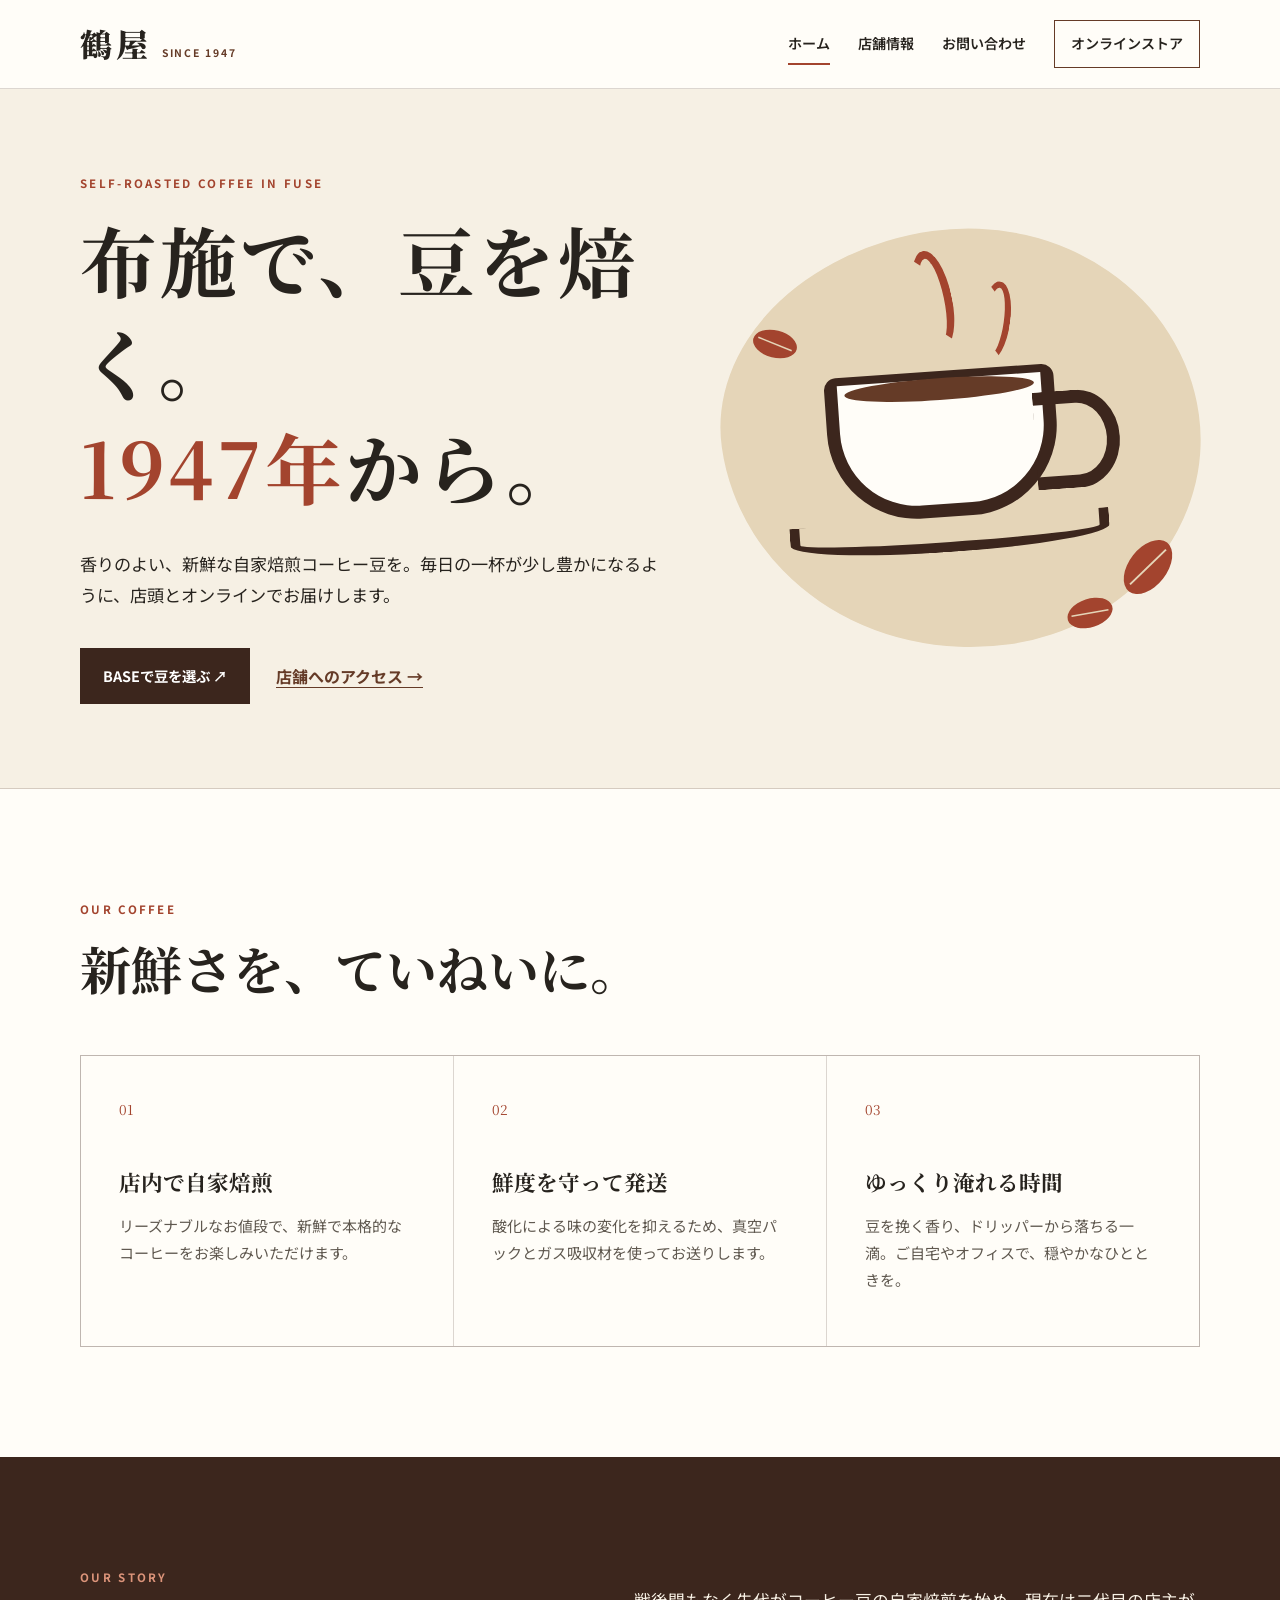
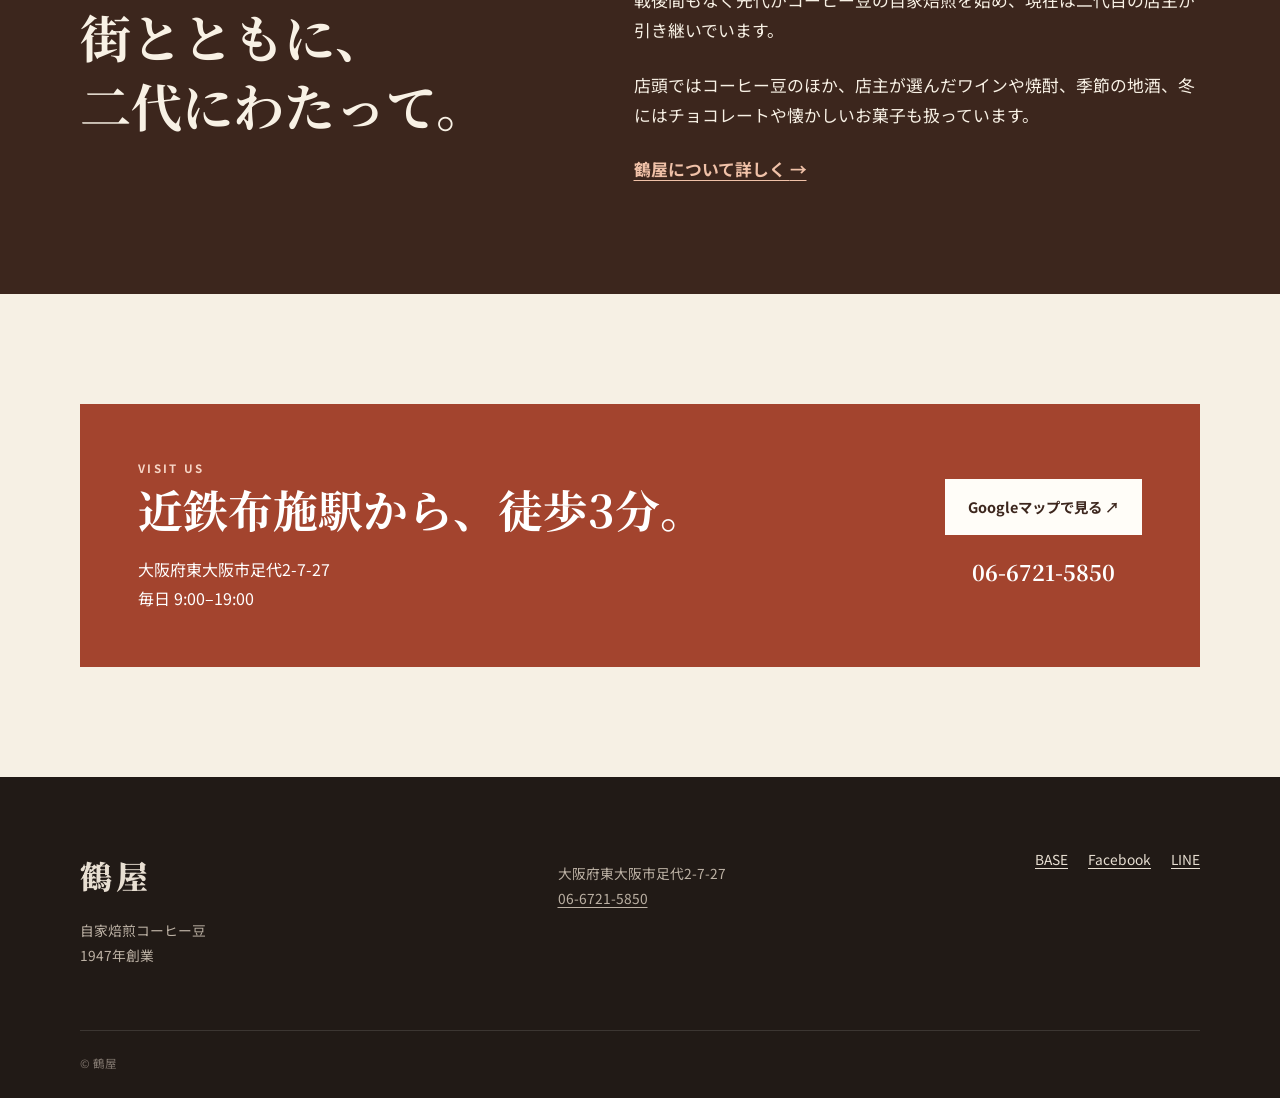
==== index.html @ d0dc3904 "Create static Tsuruya website Co-Authored-By: Codex <codex@openai.com>" ====
<!doctype html>
<html lang="ja">
<head>
  <meta charset="utf-8">
  <meta name="viewport" content="width=device-width, initial-scale=1">
  <title>鶴屋｜東大阪・布施の自家焙煎コーヒー豆</title>
  <meta name="description" content="1947年創業。東大阪市・布施の鶴屋では、新鮮な自家焙煎コーヒー豆を販売しています。通販はBASEからご利用いただけます。">
  <link rel="canonical" href="https://www.tsuruya-cafe.com/">
  <meta property="og:type" content="website">
  <meta property="og:locale" content="ja_JP">
  <meta property="og:site_name" content="鶴屋">
  <meta property="og:title" content="鶴屋｜東大阪・布施の自家焙煎コーヒー豆">
  <meta property="og:description" content="布施で1947年創業。新鮮な自家焙煎コーヒー豆を店舗とBASEで販売しています。">
  <meta property="og:url" content="https://www.tsuruya-cafe.com/">
  <meta name="theme-color" content="#efe6d3">
  <link rel="icon" href="assets/favicon.svg" type="image/svg+xml">
  <link rel="stylesheet" href="assets/styles.css">
  <script type="application/ld+json">
  {
    "@context": "https://schema.org",
    "@type": "LocalBusiness",
    "@id": "https://www.tsuruya-cafe.com/#shop",
    "name": "鶴屋",
    "url": "https://www.tsuruya-cafe.com/",
    "telephone": "+81-6-6721-5850",
    "email": "inquiry@tsuruya-cafe.com",
    "foundingDate": "1947",
    "address": {
      "@type": "PostalAddress",
      "streetAddress": "足代2-7-27",
      "addressLocality": "東大阪市",
      "addressRegion": "大阪府",
      "addressCountry": "JP"
    },
    "openingHoursSpecification": [{
      "@type": "OpeningHoursSpecification",
      "dayOfWeek": ["Monday", "Tuesday", "Wednesday", "Thursday", "Friday", "Saturday", "Sunday"],
      "opens": "09:00",
      "closes": "19:00"
    }],
    "sameAs": [
      "https://ja-jp.facebook.com/coffeetsuruya/",
      "https://line.me/R/ti/p/%40aoq5509l"
    ],
    "makesOffer": {
      "@type": "Offer",
      "url": "https://tsuruyacafe.thebase.in/",
      "itemOffered": {"@type": "Product", "name": "自家焙煎コーヒー豆"}
    }
  }
  </script>
</head>
<body>
  <a class="skip-link" href="#main">本文へ移動</a>
  <header class="site-header">
    <div class="shell header-inner">
      <a class="brand" href="./" aria-label="鶴屋 ホーム">
        <span class="brand-name">鶴屋</span>
        <span class="brand-since">SINCE 1947</span>
      </a>
      <nav aria-label="メインナビゲーション">
        <a aria-current="page" href="./">ホーム</a>
        <a href="shopinfo/">店舗情報</a>
        <a href="inquiry/">お問い合わせ</a>
        <a class="nav-shop" href="https://tsuruyacafe.thebase.in/" target="_blank" rel="noopener">オンラインストア</a>
      </nav>
    </div>
  </header>

  <main id="main">
    <section class="hero">
      <div class="shell hero-grid">
        <div class="hero-copy">
          <p class="eyebrow">SELF-ROASTED COFFEE IN FUSE</p>
          <h1>布施で、豆を焙く。<br><em>1947年</em>から。</h1>
          <p class="lead">香りのよい、新鮮な自家焙煎コーヒー豆を。毎日の一杯が少し豊かになるように、店頭とオンラインでお届けします。</p>
          <div class="actions">
            <a class="button primary" href="https://tsuruyacafe.thebase.in/" target="_blank" rel="noopener">BASEで豆を選ぶ <span aria-hidden="true">↗</span></a>
            <a class="text-link" href="shopinfo/">店舗へのアクセス <span aria-hidden="true">→</span></a>
          </div>
        </div>
        <div class="coffee-mark" aria-hidden="true">
          <span class="steam steam-one"></span>
          <span class="steam steam-two"></span>
          <span class="cup"><span class="coffee"></span></span>
          <span class="saucer"></span>
          <span class="bean bean-one"></span>
          <span class="bean bean-two"></span>
          <span class="bean bean-three"></span>
        </div>
      </div>
    </section>

    <section class="features section">
      <div class="shell">
        <p class="section-label">OUR COFFEE</p>
        <h2>新鮮さを、ていねいに。</h2>
        <div class="feature-grid">
          <article>
            <span class="feature-number">01</span>
            <h3>店内で自家焙煎</h3>
            <p>リーズナブルなお値段で、新鮮で本格的なコーヒーをお楽しみいただけます。</p>
          </article>
          <article>
            <span class="feature-number">02</span>
            <h3>鮮度を守って発送</h3>
            <p>酸化による味の変化を抑えるため、真空パックとガス吸収材を使ってお送りします。</p>
          </article>
          <article>
            <span class="feature-number">03</span>
            <h3>ゆっくり淹れる時間</h3>
            <p>豆を挽く香り、ドリッパーから落ちる一滴。ご自宅やオフィスで、穏やかなひとときを。</p>
          </article>
        </div>
      </div>
    </section>

    <section class="story section">
      <div class="shell story-grid">
        <div>
          <p class="section-label">OUR STORY</p>
          <h2>街とともに、<br>二代にわたって。</h2>
        </div>
        <div class="story-copy">
          <p>戦後間もなく先代がコーヒー豆の自家焙煎を始め、現在は二代目の店主が引き継いでいます。</p>
          <p>店頭ではコーヒー豆のほか、店主が選んだワインや焼酎、季節の地酒、冬にはチョコレートや懐かしいお菓子も扱っています。</p>
          <a class="text-link" href="shopinfo/">鶴屋について詳しく <span aria-hidden="true">→</span></a>
        </div>
      </div>
    </section>

    <section class="visit section">
      <div class="shell visit-card">
        <div>
          <p class="section-label">VISIT US</p>
          <h2>近鉄布施駅から、徒歩3分。</h2>
          <p>大阪府東大阪市足代2-7-27<br>毎日 9:00–19:00</p>
        </div>
        <div class="visit-actions">
          <a class="button light" href="https://www.google.com/maps/search/?api=1&amp;query=%E9%B6%B4%E5%B1%8B%20%E5%A4%A7%E9%98%AA%E5%BA%9C%E6%9D%B1%E5%A4%A7%E9%98%AA%E5%B8%82%E8%B6%B3%E4%BB%A32-7-27" target="_blank" rel="noopener">Googleマップで見る <span aria-hidden="true">↗</span></a>
          <a class="phone" href="tel:0667215850">06-6721-5850</a>
        </div>
      </div>
    </section>
  </main>

  <footer class="site-footer">
    <div class="shell footer-grid">
      <div><span class="footer-brand">鶴屋</span><p>自家焙煎コーヒー豆<br>1947年創業</p></div>
      <div><p>大阪府東大阪市足代2-7-27<br><a href="tel:0667215850">06-6721-5850</a></p></div>
      <div class="footer-links">
        <a href="https://tsuruyacafe.thebase.in/" target="_blank" rel="noopener">BASE</a>
        <a href="https://ja-jp.facebook.com/coffeetsuruya/" target="_blank" rel="noopener">Facebook</a>
        <a href="https://line.me/R/ti/p/%40aoq5509l" target="_blank" rel="noopener">LINE</a>
      </div>
    </div>
    <div class="shell copyright">© 鶴屋</div>
  </footer>
</body>
</html>
---- assets/styles.css ----
@import url('https://fonts.googleapis.com/css2?family=Noto+Sans+JP:wght@400;500;600;700&family=Noto+Serif+JP:wght@600;700;900&display=swap');

:root {
  --ink: #27231e;
  --brown: #653b27;
  --dark-brown: #3c261d;
  --cream: #f6f0e4;
  --paper: #fffdf8;
  --sand: #e5d5b8;
  --rust: #a3442e;
  --line: rgba(60, 38, 29, .18);
  --serif: "Noto Serif JP", "Yu Mincho", serif;
  --sans: "Noto Sans JP", "Yu Gothic", sans-serif;
}

* { box-sizing: border-box; }
html { scroll-behavior: smooth; }
body { margin: 0; color: var(--ink); background: var(--paper); font-family: var(--sans); line-height: 1.8; }
a { color: inherit; text-decoration-thickness: 1px; text-underline-offset: .22em; }
.shell { width: min(1120px, calc(100% - 40px)); margin-inline: auto; }
.skip-link { position: fixed; left: 16px; top: -80px; z-index: 100; padding: 10px 16px; background: #fff; color: #000; }
.skip-link:focus { top: 16px; }

.site-header { position: relative; z-index: 10; background: rgba(255, 253, 248, .95); border-bottom: 1px solid var(--line); }
.header-inner { min-height: 88px; display: flex; align-items: center; justify-content: space-between; gap: 28px; }
.brand { display: inline-flex; align-items: baseline; gap: 10px; text-decoration: none; }
.brand-name, .footer-brand { font-family: var(--serif); font-size: 2rem; font-weight: 900; letter-spacing: .12em; }
.brand-since { color: var(--brown); font-size: .65rem; font-weight: 700; letter-spacing: .18em; }
nav { display: flex; align-items: center; gap: 28px; }
nav a { position: relative; font-size: .88rem; font-weight: 600; text-decoration: none; }
nav a:not(.nav-shop)::after { content: ""; position: absolute; left: 0; right: 100%; bottom: -8px; height: 2px; background: var(--rust); transition: right .2s ease; }
nav a:hover::after, nav a[aria-current="page"]::after { right: 0; }
.nav-shop { padding: 10px 16px; border: 1px solid var(--brown); }

.hero { overflow: hidden; min-height: 670px; display: grid; align-items: center; background: var(--cream); border-bottom: 1px solid var(--line); }
.hero-grid { display: grid; grid-template-columns: 1.1fr .9fr; align-items: center; gap: 60px; padding-block: 84px; }
.eyebrow, .section-label { margin: 0 0 14px; color: var(--rust); font-size: .72rem; font-weight: 700; letter-spacing: .2em; }
h1, h2, h3 { font-family: var(--serif); line-height: 1.35; }
.hero h1 { margin: 0; font-size: clamp(2.8rem, 6vw, 5.3rem); letter-spacing: .04em; }
.hero h1 em { color: var(--rust); font-style: normal; }
.lead { max-width: 620px; margin: 30px 0 0; font-size: 1.07rem; }
.actions { display: flex; align-items: center; flex-wrap: wrap; gap: 26px; margin-top: 38px; }
.button { display: inline-block; padding: 14px 22px; border: 1px solid transparent; font-size: .9rem; font-weight: 700; text-decoration: none; transition: transform .15s ease, background .15s ease; }
.button:hover { transform: translateY(-2px); }
.button.primary { color: #fff; background: var(--dark-brown); }
.button.primary:hover { background: var(--rust); }
.button.light { color: var(--dark-brown); background: var(--paper); }
.text-link { color: var(--brown); font-weight: 700; }

.coffee-mark { position: relative; min-height: 420px; }
.coffee-mark::before { content: ""; position: absolute; inset: 0; border-radius: 50% 50% 46% 54% / 44% 52% 48% 56%; background: var(--sand); transform: rotate(-8deg); }
.cup { position: absolute; left: 22%; top: 34%; width: 230px; height: 146px; border: 13px solid var(--dark-brown); border-top-width: 8px; border-radius: 12px 12px 90px 90px; background: var(--paper); transform: rotate(-4deg); }
.cup::after { content: ""; position: absolute; right: -75px; top: 20px; width: 72px; height: 72px; border: 13px solid var(--dark-brown); border-left: 0; border-radius: 0 50% 50% 0; }
.coffee { position: absolute; left: 7px; right: 7px; top: -1px; height: 22px; border-radius: 50%; background: var(--brown); }
.saucer { position: absolute; left: 14%; top: 69%; width: 320px; height: 34px; border: 10px solid var(--dark-brown); border-top: 0; border-radius: 0 0 50% 50%; transform: rotate(-4deg); }
.steam { position: absolute; width: 38px; height: 100px; border: 8px solid var(--rust); border-bottom-color: transparent; border-left-color: transparent; border-radius: 50%; }
.steam-one { left: 40%; top: 5%; transform: rotate(-12deg); }
.steam-two { left: 53%; top: 10%; transform: rotate(8deg) scale(.8); }
.bean { position: absolute; width: 38px; height: 62px; border-radius: 50%; background: var(--rust); transform: rotate(38deg); }
.bean::after { content: ""; position: absolute; left: 18px; top: 6px; width: 2px; height: 50px; background: var(--sand); transform: rotate(8deg); }
.bean-one { right: 7%; bottom: 12%; }
.bean-two { right: 19%; bottom: 1%; transform: rotate(72deg) scale(.75); }
.bean-three { left: 7%; top: 20%; transform: rotate(104deg) scale(.72); }

.section { padding-block: 110px; }
.section h2 { margin: 0; font-size: clamp(2rem, 4vw, 3.4rem); }
.features { background: var(--paper); }
.feature-grid { display: grid; grid-template-columns: repeat(3, 1fr); gap: 1px; margin-top: 52px; background: var(--line); border: 1px solid var(--line); }
.feature-grid article { min-height: 290px; padding: 38px; background: var(--paper); }
.feature-number { color: var(--rust); font-family: var(--serif); font-size: .85rem; }
.feature-grid h3 { margin: 44px 0 16px; font-size: 1.35rem; }
.feature-grid p { margin: 0; color: #5f584f; font-size: .94rem; }

.story { color: #f8f1e5; background: var(--dark-brown); }
.story-grid { display: grid; grid-template-columns: .9fr 1.1fr; gap: 90px; align-items: start; }
.story .section-label { color: #dc947a; }
.story-copy { padding-top: 18px; font-size: 1.05rem; }
.story-copy p { margin: 0 0 24px; }
.story .text-link { color: #f0c1a8; }

.visit { background: var(--cream); }
.visit-card { display: grid; grid-template-columns: 1fr auto; gap: 40px; align-items: center; padding: 54px 58px; color: #fff; background: var(--rust); }
.visit-card .section-label { color: #f6d5c6; }
.visit-card h2 { font-size: clamp(1.8rem, 3.5vw, 2.9rem); }
.visit-card p { margin-bottom: 0; }
.visit-actions { display: grid; gap: 18px; text-align: center; }
.phone { color: #fff; font-family: var(--serif); font-size: 1.35rem; font-weight: 700; text-decoration: none; }

.page-hero { padding-block: 100px 90px; background: var(--cream); border-bottom: 1px solid var(--line); }
.page-hero h1 { margin: 0; font-size: clamp(3rem, 7vw, 5.4rem); }
.page-hero > .shell > p:last-child { max-width: 650px; margin: 24px 0 0; font-size: 1.05rem; }
.info-grid { display: grid; grid-template-columns: 1.1fr .9fr; gap: 80px; align-items: stretch; }
.info-list { display: grid; }
.info-list > div { display: grid; grid-template-columns: 140px 1fr; padding: 25px 0; border-bottom: 1px solid var(--line); }
.info-list dt { color: var(--brown); font-weight: 700; }
.info-list dd { margin: 0; }
.map-panel { display: grid; place-content: center; padding: 55px; text-align: center; background: var(--cream); border: 1px solid var(--line); }
.map-pin { width: 70px; height: 70px; display: grid; place-items: center; margin: 0 auto 24px; color: var(--paper); background: var(--rust); border-radius: 50% 50% 50% 0; transform: rotate(-45deg); }
.map-pin::first-letter { transform: rotate(45deg); }
.map-panel p { margin: 0 0 30px; }

.contact-grid { display: grid; grid-template-columns: 1fr 1fr; gap: 24px; }
.contact-card { min-height: 390px; padding: 48px; border: 1px solid var(--line); }
.contact-card.featured { background: var(--cream); }
.contact-card h2 { font-size: 1.75rem; }
.contact-card .button { margin: 25px 0 18px; }
.contact-detail, .contact-phone { display: block; color: var(--brown); font-family: var(--serif); font-weight: 700; word-break: break-word; }
.contact-phone { margin-top: 44px; font-size: clamp(1.8rem, 4vw, 2.7rem); text-decoration: none; }
.small { color: #6e665c; font-size: .85rem; }
.online-note { display: grid; grid-template-columns: .8fr 1.2fr; gap: 70px; margin-top: 70px; padding-top: 70px; border-top: 1px solid var(--line); }
.online-note h2 { font-size: 2rem; }

.site-footer { padding: 70px 0 25px; color: #e8dfd2; background: #211a16; }
.footer-grid { display: grid; grid-template-columns: 1fr 1fr auto; gap: 48px; }
.footer-grid p { color: #bcb1a4; font-size: .86rem; }
.footer-grid a { color: inherit; }
.footer-links { display: flex; gap: 20px; align-items: start; font-size: .86rem; }
.copyright { margin-top: 48px; padding-top: 22px; color: #80766e; border-top: 1px solid rgba(255,255,255,.12); font-size: .72rem; }

@media (max-width: 820px) {
  .header-inner { min-height: auto; padding-block: 18px; align-items: flex-start; }
  .brand-since { display: none; }
  nav { max-width: 66%; flex-wrap: wrap; justify-content: flex-end; gap: 10px 18px; }
  nav a { font-size: .76rem; }
  .nav-shop { padding: 5px 9px; }
  .hero-grid { grid-template-columns: 1fr; padding-block: 72px 20px; }
  .coffee-mark { min-height: 350px; transform: scale(.82); }
  .feature-grid { grid-template-columns: 1fr; }
  .feature-grid article { min-height: auto; }
  .feature-grid h3 { margin-top: 24px; }
  .story-grid, .info-grid, .contact-grid, .online-note { grid-template-columns: 1fr; gap: 42px; }
  .visit-card { grid-template-columns: 1fr; padding: 42px 28px; }
  .visit-actions { justify-items: start; text-align: left; }
  .footer-grid { grid-template-columns: 1fr 1fr; }
  .footer-links { grid-column: 1 / -1; }
}

@media (max-width: 520px) {
  .shell { width: min(100% - 28px, 1120px); }
  .brand-name { font-size: 1.5rem; }
  nav { max-width: 72%; gap: 8px 13px; }
  nav a:nth-child(3) { display: none; }
  .hero { min-height: auto; }
  .hero h1 { font-size: 2.65rem; }
  .coffee-mark { margin: -30px -40px 0; transform: scale(.66); }
  .section { padding-block: 75px; }
  .feature-grid article, .contact-card { padding: 30px; }
  .info-list > div { grid-template-columns: 100px 1fr; gap: 14px; }
  .map-panel { padding: 42px 24px; }
  .page-hero { padding-block: 70px 64px; }
  .page-hero h1 { font-size: 3rem; }
  .footer-grid { grid-template-columns: 1fr; gap: 22px; }
  .footer-links { grid-column: auto; }
}

@media (prefers-reduced-motion: reduce) {
  *, *::before, *::after { scroll-behavior: auto !important; transition: none !important; }
}
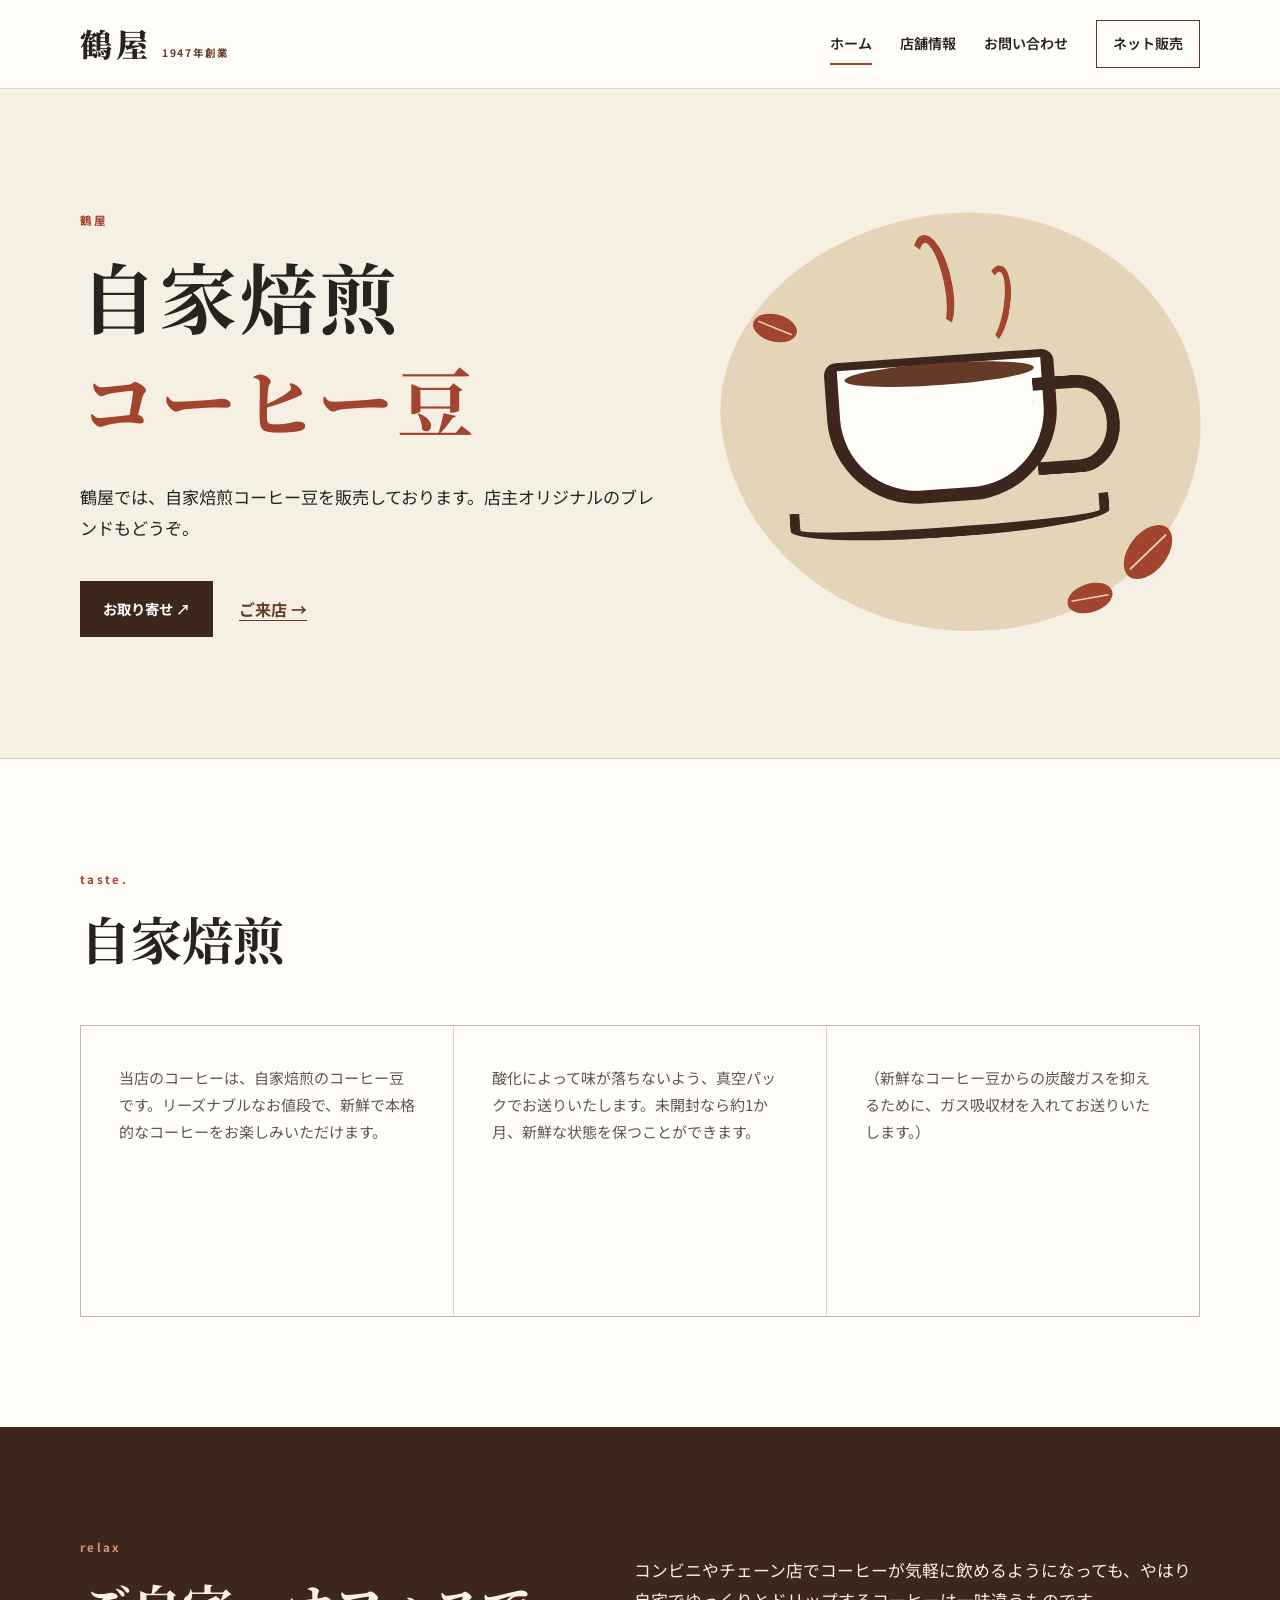
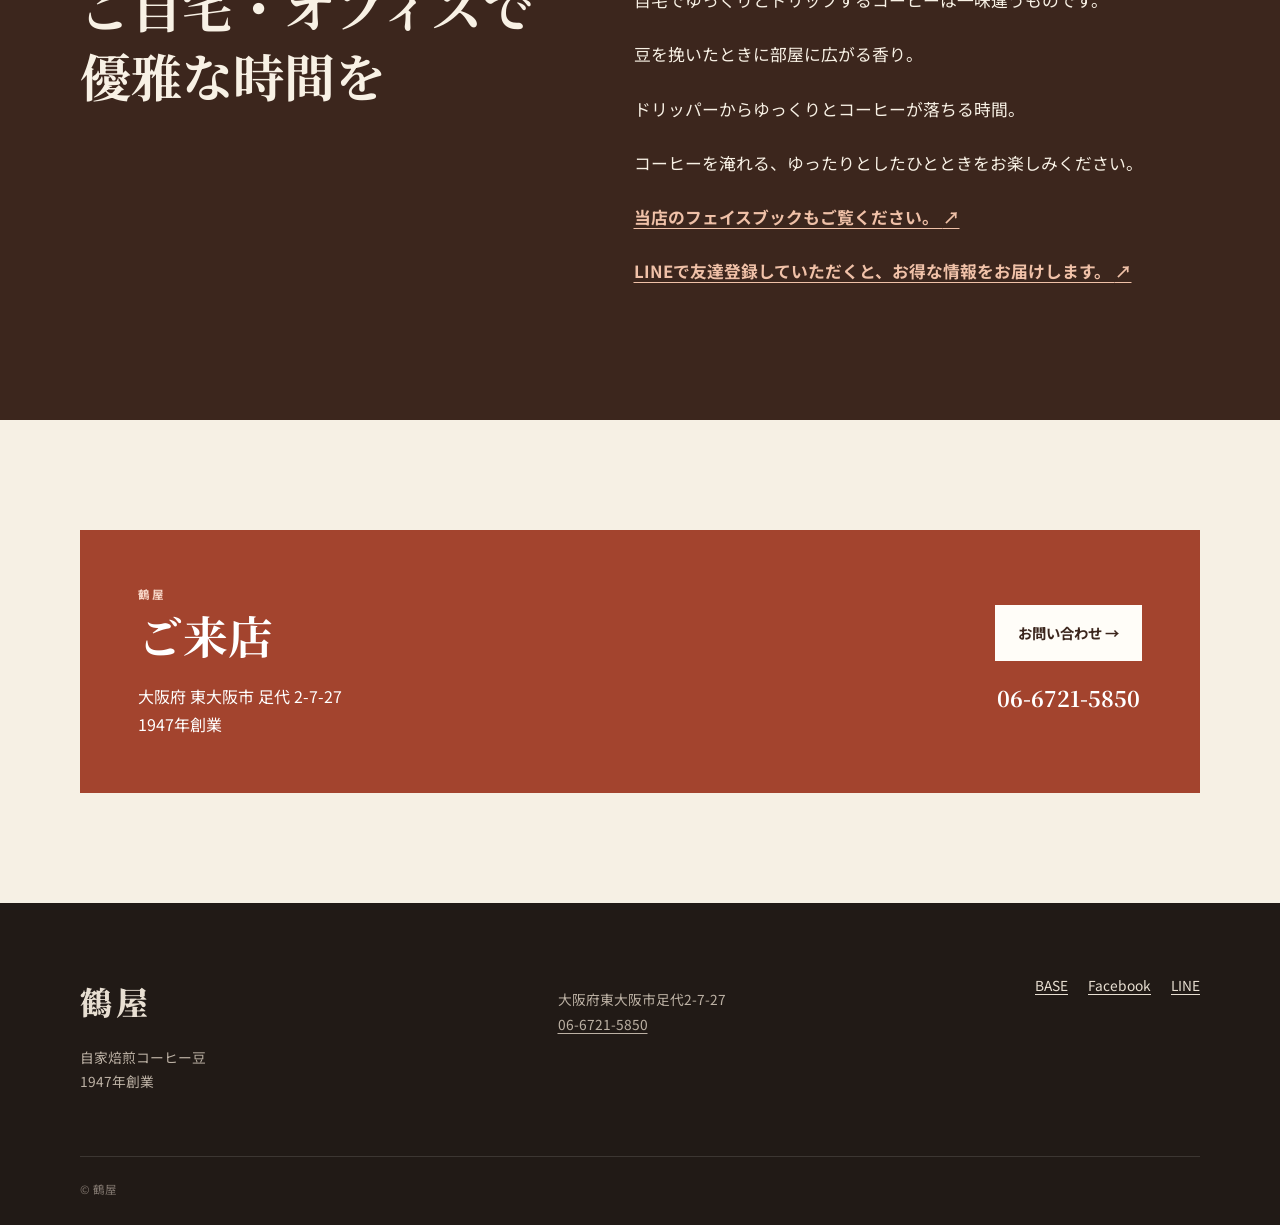
==== commit 95a7c946: "Restore Wix homepage copy Co-Authored-By: OpenAI Codex <noreply@openai.com>" ====
--- a/index.html
+++ b/index.html
@@ -3,14 +3,14 @@
 <head>
   <meta charset="utf-8">
   <meta name="viewport" content="width=device-width, initial-scale=1">
-  <title>鶴屋｜東大阪・布施の自家焙煎コーヒー豆</title>
-  <meta name="description" content="1947年創業。東大阪市・布施の鶴屋では、新鮮な自家焙煎コーヒー豆を販売しています。通販はBASEからご利用いただけます。">
+  <title>鶴屋 | コーヒー | 日本</title>
+  <meta name="description" content="鶴屋では、自家焙煎コーヒー豆を販売しております。店主オリジナルのブレンドもどうぞ。">
   <link rel="canonical" href="https://www.tsuruya-cafe.com/">
   <meta property="og:type" content="website">
   <meta property="og:locale" content="ja_JP">
   <meta property="og:site_name" content="鶴屋">
-  <meta property="og:title" content="鶴屋｜東大阪・布施の自家焙煎コーヒー豆">
-  <meta property="og:description" content="布施で1947年創業。新鮮な自家焙煎コーヒー豆を店舗とBASEで販売しています。">
+  <meta property="og:title" content="鶴屋 | コーヒー | 日本">
+  <meta property="og:description" content="鶴屋では、自家焙煎コーヒー豆を販売しております。店主オリジナルのブレンドもどうぞ。">
   <meta property="og:url" content="https://www.tsuruya-cafe.com/">
   <meta name="theme-color" content="#efe6d3">
   <link rel="icon" href="assets/favicon.svg" type="image/svg+xml">
@@ -56,13 +56,13 @@
     <div class="shell header-inner">
       <a class="brand" href="./" aria-label="鶴屋 ホーム">
         <span class="brand-name">鶴屋</span>
-        <span class="brand-since">SINCE 1947</span>
+        <span class="brand-since">1947年創業</span>
       </a>
       <nav aria-label="メインナビゲーション">
         <a aria-current="page" href="./">ホーム</a>
-        <a href="shopinfo/">店舗情報</a>
-        <a href="inquiry/">お問い合わせ</a>
-        <a class="nav-shop" href="https://tsuruyacafe.thebase.in/" target="_blank" rel="noopener">オンラインストア</a>
+        <a href="shopinfo">店舗情報</a>
+        <a href="inquiry">お問い合わせ</a>
+        <a class="nav-shop" href="https://tsuruyacafe.thebase.in/" target="_blank" rel="noopener">ネット販売</a>
       </nav>
     </div>
   </header>
@@ -71,12 +71,12 @@
     <section class="hero">
       <div class="shell hero-grid">
         <div class="hero-copy">
-          <p class="eyebrow">SELF-ROASTED COFFEE IN FUSE</p>
-          <h1>布施で、豆を焙く。<br><em>1947年</em>から。</h1>
-          <p class="lead">香りのよい、新鮮な自家焙煎コーヒー豆を。毎日の一杯が少し豊かになるように、店頭とオンラインでお届けします。</p>
+          <p class="eyebrow">鶴屋</p>
+          <h1>自家焙煎<br><em>コーヒー豆</em></h1>
+          <p class="lead">鶴屋では、自家焙煎コーヒー豆を販売しております。店主オリジナルのブレンドもどうぞ。</p>
           <div class="actions">
-            <a class="button primary" href="https://tsuruyacafe.thebase.in/" target="_blank" rel="noopener">BASEで豆を選ぶ <span aria-hidden="true">↗</span></a>
-            <a class="text-link" href="shopinfo/">店舗へのアクセス <span aria-hidden="true">→</span></a>
+            <a class="button primary" href="https://tsuruyacafe.thebase.in/" target="_blank" rel="noopener">お取り寄せ <span aria-hidden="true">↗</span></a>
+            <a class="text-link" href="shopinfo">ご来店 <span aria-hidden="true">→</span></a>
           </div>
         </div>
         <div class="coffee-mark" aria-hidden="true">
@@ -93,23 +93,17 @@
 
     <section class="features section">
       <div class="shell">
-        <p class="section-label">OUR COFFEE</p>
-        <h2>新鮮さを、ていねいに。</h2>
+        <p class="section-label">taste.</p>
+        <h2>自家焙煎</h2>
         <div class="feature-grid">
           <article>
-            <span class="feature-number">01</span>
-            <h3>店内で自家焙煎</h3>
-            <p>リーズナブルなお値段で、新鮮で本格的なコーヒーをお楽しみいただけます。</p>
+            <p>当店のコーヒーは、自家焙煎のコーヒー豆です。リーズナブルなお値段で、新鮮で本格的なコーヒーをお楽しみいただけます。</p>
           </article>
           <article>
-            <span class="feature-number">02</span>
-            <h3>鮮度を守って発送</h3>
-            <p>酸化による味の変化を抑えるため、真空パックとガス吸収材を使ってお送りします。</p>
+            <p>酸化によって味が落ちないよう、真空パックでお送りいたします。未開封なら約1か月、新鮮な状態を保つことができます。</p>
           </article>
           <article>
-            <span class="feature-number">03</span>
-            <h3>ゆっくり淹れる時間</h3>
-            <p>豆を挽く香り、ドリッパーから落ちる一滴。ご自宅やオフィスで、穏やかなひとときを。</p>
+            <p>（新鮮なコーヒー豆からの炭酸ガスを抑えるために、ガス吸収材を入れてお送りいたします。）</p>
           </article>
         </div>
       </div>
@@ -118,13 +112,16 @@
     <section class="story section">
       <div class="shell story-grid">
         <div>
-          <p class="section-label">OUR STORY</p>
-          <h2>街とともに、<br>二代にわたって。</h2>
+          <p class="section-label">relax</p>
+          <h2>ご自宅・オフィスで<br>優雅な時間を</h2>
         </div>
         <div class="story-copy">
-          <p>戦後間もなく先代がコーヒー豆の自家焙煎を始め、現在は二代目の店主が引き継いでいます。</p>
-          <p>店頭ではコーヒー豆のほか、店主が選んだワインや焼酎、季節の地酒、冬にはチョコレートや懐かしいお菓子も扱っています。</p>
-          <a class="text-link" href="shopinfo/">鶴屋について詳しく <span aria-hidden="true">→</span></a>
+          <p>コンビニやチェーン店でコーヒーが気軽に飲めるようになっても、やはり自宅でゆっくりとドリップするコーヒーは一味違うものです。</p>
+          <p>豆を挽いたときに部屋に広がる香り。</p>
+          <p>ドリッパーからゆっくりとコーヒーが落ちる時間。</p>
+          <p>コーヒーを淹れる、ゆったりとしたひとときをお楽しみください。</p>
+          <p><a class="text-link" href="https://ja-jp.facebook.com/coffeetsuruya/" target="_blank" rel="noopener">当店のフェイスブックもご覧ください。 <span aria-hidden="true">↗</span></a></p>
+          <p><a class="text-link" href="https://line.me/R/ti/p/%40aoq5509l" target="_blank" rel="noopener">LINEで友達登録していただくと、お得な情報をお届けします。 <span aria-hidden="true">↗</span></a></p>
         </div>
       </div>
     </section>
@@ -132,12 +129,12 @@
     <section class="visit section">
       <div class="shell visit-card">
         <div>
-          <p class="section-label">VISIT US</p>
-          <h2>近鉄布施駅から、徒歩3分。</h2>
-          <p>大阪府東大阪市足代2-7-27<br>毎日 9:00–19:00</p>
+          <p class="section-label">鶴屋</p>
+          <h2>ご来店</h2>
+          <p>大阪府 東大阪市 足代 2-7-27<br>1947年創業</p>
         </div>
         <div class="visit-actions">
-          <a class="button light" href="https://www.google.com/maps/search/?api=1&amp;query=%E9%B6%B4%E5%B1%8B%20%E5%A4%A7%E9%98%AA%E5%BA%9C%E6%9D%B1%E5%A4%A7%E9%98%AA%E5%B8%82%E8%B6%B3%E4%BB%A32-7-27" target="_blank" rel="noopener">Googleマップで見る <span aria-hidden="true">↗</span></a>
+          <a class="button light" href="inquiry">お問い合わせ <span aria-hidden="true">→</span></a>
           <a class="phone" href="tel:0667215850">06-6721-5850</a>
         </div>
       </div>
--- a/assets/styles.css
+++ b/assets/styles.css
@@ -27,7 +27,7 @@
 .brand-name, .footer-brand { font-family: var(--serif); font-size: 2rem; font-weight: 900; letter-spacing: .12em; }
 .brand-since { color: var(--brown); font-size: .65rem; font-weight: 700; letter-spacing: .18em; }
 nav { display: flex; align-items: center; gap: 28px; }
-nav a { position: relative; font-size: .88rem; font-weight: 600; text-decoration: none; }
+nav a { position: relative; font-size: .88rem; font-weight: 600; text-decoration: none; white-space: nowrap; }
 nav a:not(.nav-shop)::after { content: ""; position: absolute; left: 0; right: 100%; bottom: -8px; height: 2px; background: var(--rust); transition: right .2s ease; }
 nav a:hover::after, nav a[aria-current="page"]::after { right: 0; }
 .nav-shop { padding: 10px 16px; border: 1px solid var(--brown); }
@@ -136,9 +136,11 @@
 }
 
 @media (max-width: 520px) {
-  .shell { width: min(100% - 28px, 1120px); }
+  .shell { width: min(calc(100% - 28px), 1120px); }
+  .header-inner { flex-direction: column; align-items: stretch; gap: 14px; }
+  .brand { align-self: flex-start; flex-shrink: 0; }
   .brand-name { font-size: 1.5rem; }
-  nav { max-width: 72%; gap: 8px 13px; }
+  nav { width: 100%; max-width: none; justify-content: flex-start; gap: 8px 13px; }
   nav a:nth-child(3) { display: none; }
   .hero { min-height: auto; }
   .hero h1 { font-size: 2.65rem; }
